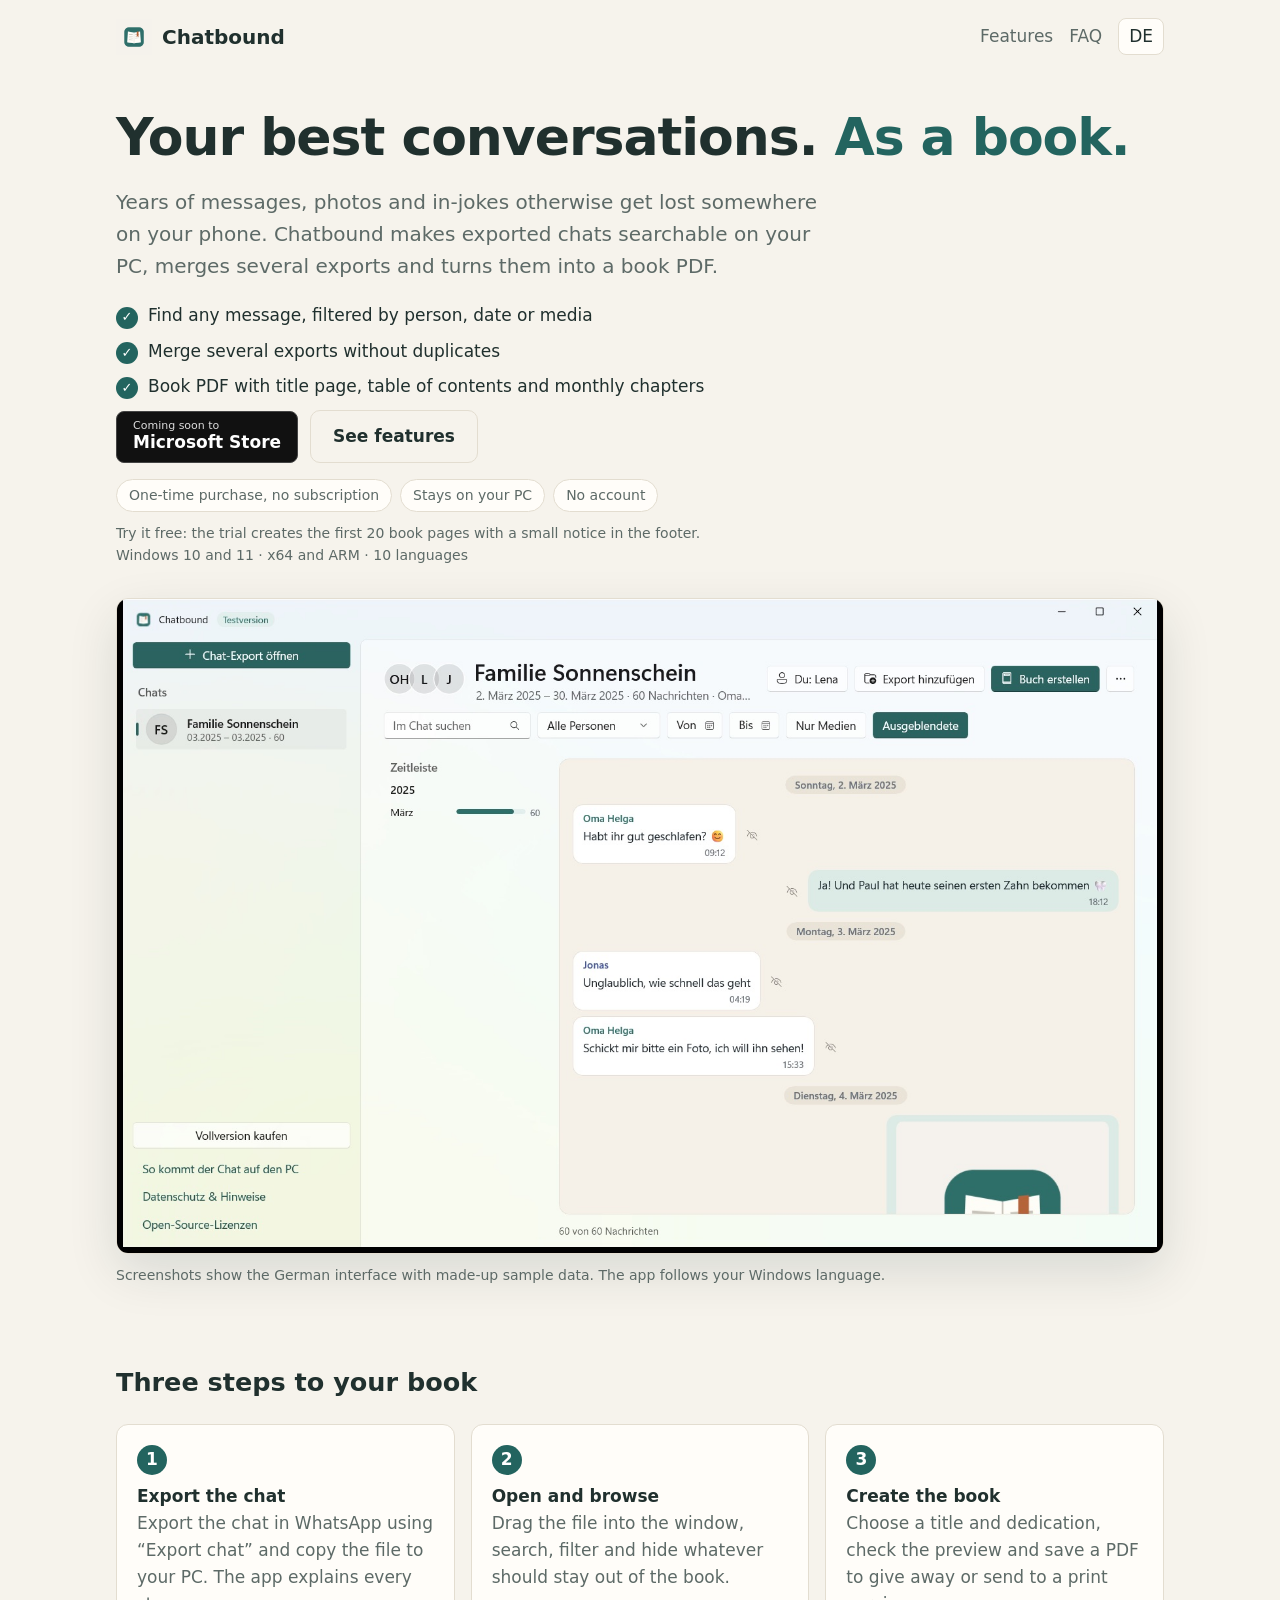
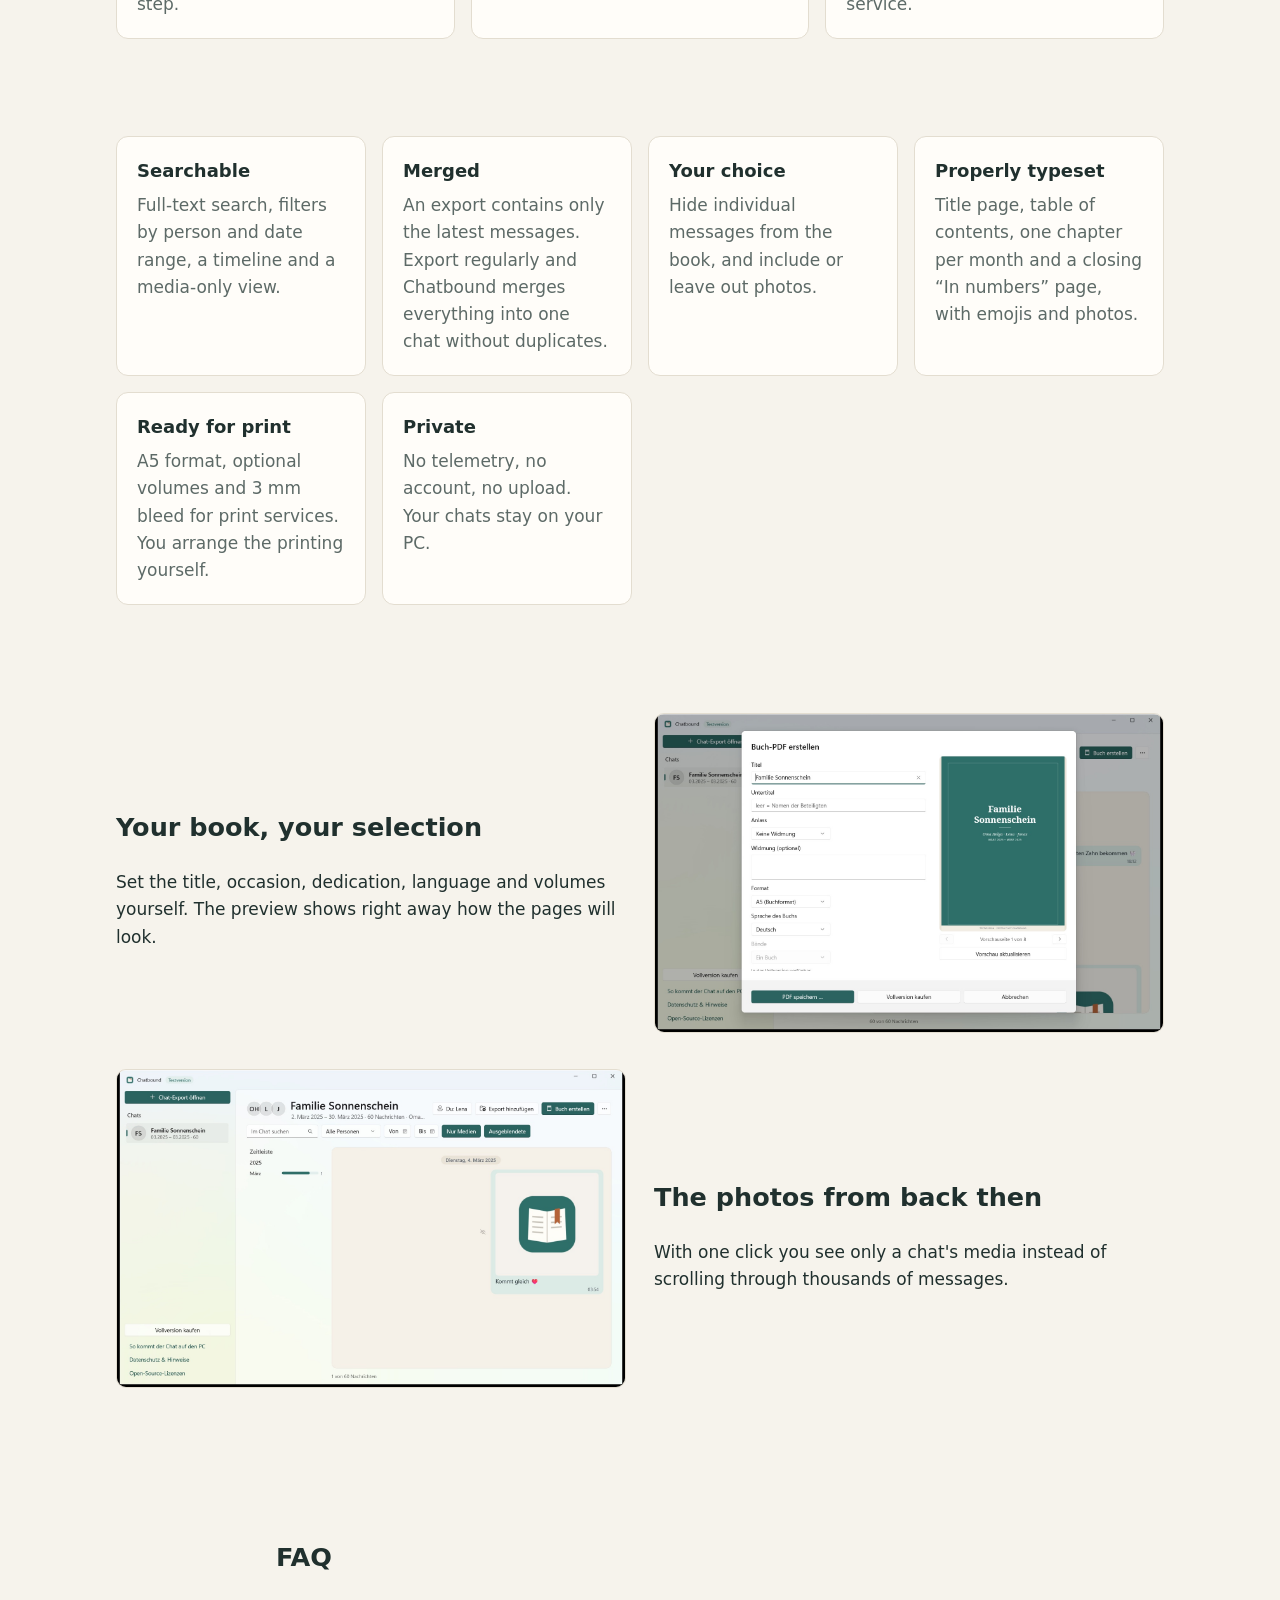
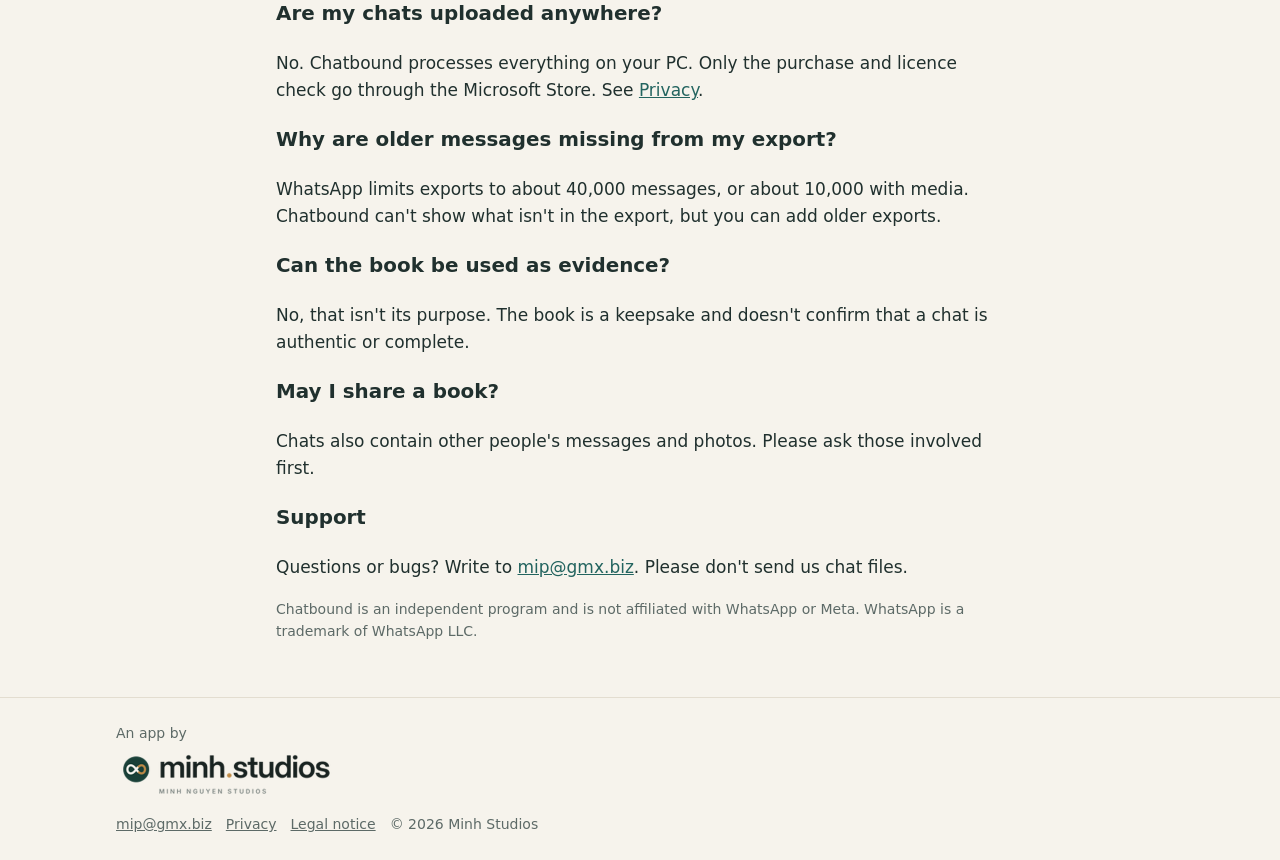
==== index.html @ 2f74e9f1 "Website für Chatbound" ====
<!doctype html>
<html lang="de">
<head>
<meta charset="utf-8"><meta name="viewport" content="width=device-width,initial-scale=1">
<title>Chatbound – Chat-Exporte durchsuchen und als Buch setzen</title>
<meta name="description" content="Chatbound macht exportierte Chats auf deinem Windows-PC durchsuchbar, führt mehrere Exporte zusammen und setzt daraus ein Buch als PDF. Alles lokal, ohne Konto und ohne Upload.">
<meta property="og:title" content="Chatbound – Deine Chats als Buch"><meta property="og:image" content="https://minh.systems/Chatbound/img/chat.jpg">
<link rel="canonical" href="https://minh.systems/Chatbound/"><meta property="og:url" content="https://minh.systems/Chatbound/">
<script type="application/ld+json">{"@context":"https://schema.org","@type":"SoftwareApplication","name":"Chatbound","operatingSystem":"Windows 10, Windows 11","applicationCategory":"UtilitiesApplication","publisher":{"@type":"Organization","name":"Minh Studios","url":"https://minh.systems/"}}</script>
<link rel="icon" href="favicon.png"><link rel="stylesheet" href="style.css"><script src="lang.js"></script>
</head>
<body>
<div class="wrap">
<nav><a class="brand" href="./"><img src="img/icon.png" alt="">Chatbound</a>
<div class="links"><a href="#features"><span data-l="de">Funktionen</span><span data-l="en">Features</span></a><a href="#faq">FAQ</a><button class="lang" onclick="toggleLang()"><span data-l="de">EN</span><span data-l="en">DE</span></button></div></nav>

<h1><span data-l="de">Eure schönsten Gespräche. <em>Als Buch.</em></span><span data-l="en">Your best conversations. <em>As a book.</em></span></h1>
<p class="lead"><span data-l="de">Jahre voller Nachrichten, Fotos und Insider verschwinden sonst irgendwo im Handy. Chatbound macht exportierte Chats auf deinem PC durchsuchbar, führt mehrere Exporte zusammen und setzt daraus ein Buch als PDF.</span>
<span data-l="en">Years of messages, photos and in-jokes otherwise get lost somewhere on your phone. Chatbound makes exported chats searchable on your PC, merges several exports and turns them into a book PDF.</span></p>
<ul class="points"><li><span data-l="de">Jede Nachricht wiederfinden, nach Person, Datum oder Medien gefiltert</span><span data-l="en">Find any message, filtered by person, date or media</span></li>
<li><span data-l="de">Mehrere Exporte ohne Duplikate zusammenführen</span><span data-l="en">Merge several exports without duplicates</span></li>
<li><span data-l="de">Buch-PDF mit Titelseite, Inhaltsverzeichnis und Monatskapiteln</span><span data-l="en">Book PDF with title page, table of contents and monthly chapters</span></li></ul>
<div class="cta"><span class="badge-slot"><small data-l="de">Bald im</small><small data-l="en">Coming soon to</small><b>Microsoft Store</b></span><a class="btn alt" href="#features"><span data-l="de">Funktionen ansehen</span><span data-l="en">See features</span></a></div>
<div class="chips"><span data-l="de">Einmalkauf, kein Abo</span><span data-l="en">One-time purchase, no subscription</span><span data-l="de">Bleibt auf deinem PC</span><span data-l="en">Stays on your PC</span><span data-l="de">Ohne Konto</span><span data-l="en">No account</span></div>
<p class="note"><span data-l="de">Kostenlos testen: Die Testversion setzt die ersten 20 Buchseiten mit einem kleinen Hinweis in der Fußzeile.</span><span data-l="en">Try it free: the trial creates the first 20 book pages with a small notice in the footer.</span><br><span data-l="de">Windows 10 und 11 · x64 und ARM · 10 Sprachen</span><span data-l="en">Windows 10 and 11 · x64 and ARM · 10 languages</span></p>
<img class="shot" src="img/chat.jpg" alt="Chatbound zeigt einen Beispiel-Familienchat mit Zeitleiste, Filtern und Suche" width="1600" height="1000">
<p class="note" data-l="en">Screenshots show the German interface with made-up sample data. The app follows your Windows language.</p>
<p class="note" data-l="de">Screenshots mit erfundenen Beispieldaten.</p>
</div>

<section><div class="wrap"><h2><span data-l="de">In drei Schritten zum Buch</span><span data-l="en">Three steps to your book</span></h2>
<ol class="steps">
<li><b data-l="de">Chat exportieren</b><b data-l="en">Export the chat</b><span data-l="de">Du exportierst den Chat in WhatsApp über „Chat exportieren“ und holst die Datei auf den PC. Die App erklärt jeden Schritt.</span><span data-l="en">Export the chat in WhatsApp using “Export chat” and copy the file to your PC. The app explains every step.</span></li>
<li><b data-l="de">Öffnen und stöbern</b><b data-l="en">Open and browse</b><span data-l="de">Datei ins Fenster ziehen, suchen, filtern und alles ausblenden, was nicht ins Buch gehört.</span><span data-l="en">Drag the file into the window, search, filter and hide whatever should stay out of the book.</span></li>
<li><b data-l="de">Buch erstellen</b><b data-l="en">Create the book</b><span data-l="de">Titel und Widmung wählen, Vorschau ansehen und als PDF speichern, zum Verschenken oder für den Druckdienst.</span><span data-l="en">Choose a title and dedication, check the preview and save a PDF to give away or send to a print service.</span></li>
</ol></div></section>

<section id="features"><div class="wrap grid">
<div class="card"><h3><span data-l="de">Durchsuchbar</span><span data-l="en">Searchable</span></h3><p data-l="de">Volltextsuche, Filter nach Person und Zeitraum, Zeitleiste und eine Ansicht nur für Medien.</p><p data-l="en">Full-text search, filters by person and date range, a timeline and a media-only view.</p></div>
<div class="card"><h3><span data-l="de">Zusammengeführt</span><span data-l="en">Merged</span></h3><p data-l="de">Ein Export enthält nur die neuesten Nachrichten. Exportierst du regelmäßig, fügt Chatbound alles ohne Duplikate zu einem Chat zusammen.</p><p data-l="en">An export contains only the latest messages. Export regularly and Chatbound merges everything into one chat without duplicates.</p></div>
<div class="card"><h3><span data-l="de">Du entscheidest</span><span data-l="en">Your choice</span></h3><p data-l="de">Einzelne Nachrichten lassen sich fürs Buch ausblenden, und Fotos nimmst du mit oder lässt sie weg.</p><p data-l="en">Hide individual messages from the book, and include or leave out photos.</p></div>
<div class="card"><h3><span data-l="de">Richtig gesetzt</span><span data-l="en">Properly typeset</span></h3><p data-l="de">Titelseite, Inhaltsverzeichnis, ein Kapitel pro Monat und eine Abschlussseite in Zahlen, mit Emojis und Fotos.</p><p data-l="en">Title page, table of contents, one chapter per month and a closing “In numbers” page, with emojis and photos.</p></div>
<div class="card"><h3><span data-l="de">Bereit für den Druck</span><span data-l="en">Ready for print</span></h3><p data-l="de">A5-Format, wählbare Bände und optional 3 mm Beschnitt für Druckdienste. Das Drucken selbst organisierst du.</p><p data-l="en">A5 format, optional volumes and 3 mm bleed for print services. You arrange the printing yourself.</p></div>
<div class="card"><h3><span data-l="de">Privat</span><span data-l="en">Private</span></h3><p data-l="de">Keine Telemetrie, kein Konto, kein Upload. Deine Chats bleiben auf deinem PC.</p><p data-l="en">No telemetry, no account, no upload. Your chats stay on your PC.</p></div>
</div></section>

<section><div class="wrap">
<div class="two"><div><h2><span data-l="de">Dein Buch, deine Auswahl</span><span data-l="en">Your book, your selection</span></h2><p data-l="de">Titel, Anlass, Widmung, Sprache und Bände stellst du selbst ein. Die Vorschau zeigt sofort, wie die Seiten aussehen.</p><p data-l="en">Set the title, occasion, dedication, language and volumes yourself. The preview shows right away how the pages will look.</p></div>
<div><img src="img/buch.jpg" alt="Dialog zum Erstellen des Buchs mit Vorschau" loading="lazy"></div></div>
<div class="two"><div><img src="img/medien.jpg" alt="Ansicht nur mit Fotos und Medien" loading="lazy"></div>
<div><h2><span data-l="de">Die Fotos von damals</span><span data-l="en">The photos from back then</span></h2><p data-l="de">Mit einem Klick siehst du nur noch die Medien eines Chats, statt dich durch Tausende Nachrichten zu scrollen.</p><p data-l="en">With one click you see only a chat's media instead of scrolling through thousands of messages.</p></div></div>
</div></section>

<section id="faq"><div class="wrap doc">
<h2>FAQ</h2>
<h3><span data-l="de">Werden meine Chats irgendwohin hochgeladen?</span><span data-l="en">Are my chats uploaded anywhere?</span></h3>
<p data-l="de">Nein. Chatbound verarbeitet alles auf deinem PC. Nur Kauf und Lizenzprüfung laufen über den Microsoft Store. Mehr dazu unter <a href="privacy.html">Datenschutz</a>.</p><p data-l="en">No. Chatbound processes everything on your PC. Only the purchase and licence check go through the Microsoft Store. See <a href="privacy.html">Privacy</a>.</p>
<h3><span data-l="de">Warum fehlen in meinem Export ältere Nachrichten?</span><span data-l="en">Why are older messages missing from my export?</span></h3>
<p data-l="de">WhatsApp begrenzt Exporte auf rund 40.000 Nachrichten, mit Medien auf rund 10.000. Was nicht im Export steht, kann auch Chatbound nicht anzeigen. Ältere Exporte lassen sich aber dazunehmen.</p><p data-l="en">WhatsApp limits exports to about 40,000 messages, or about 10,000 with media. Chatbound can't show what isn't in the export, but you can add older exports.</p>
<h3><span data-l="de">Taugt das Buch als Beweismittel?</span><span data-l="en">Can the book be used as evidence?</span></h3>
<p data-l="de">Nein, dafür ist es nicht gedacht. Das Buch ist eine Erinnerung und bestätigt weder Echtheit noch Vollständigkeit eines Chats.</p><p data-l="en">No, that isn't its purpose. The book is a keepsake and doesn't confirm that a chat is authentic or complete.</p>
<h3><span data-l="de">Darf ich ein Buch weitergeben?</span><span data-l="en">May I share a book?</span></h3>
<p data-l="de">Chats enthalten auch Nachrichten und Fotos anderer Menschen. Frag die Beteiligten bitte vorher.</p><p data-l="en">Chats also contain other people's messages and photos. Please ask those involved first.</p>
<h3>Support</h3>
<p data-l="de">Fragen oder Fehler? Schreib an <a href="mailto:mip@gmx.biz">mip@gmx.biz</a>. Bitte schick uns keine Chat-Dateien.</p><p data-l="en">Questions or bugs? Write to <a href="mailto:mip@gmx.biz">mip@gmx.biz</a>. Please don't send us chat files.</p>
<p class="note"><span data-l="de">Chatbound ist ein unabhängiges Programm und steht in keiner Verbindung zu WhatsApp oder Meta. WhatsApp ist eine Marke von WhatsApp LLC.</span><span data-l="en">Chatbound is an independent program and is not affiliated with WhatsApp or Meta. WhatsApp is a trademark of WhatsApp LLC.</span></p>
</div></section>

<footer><div class="wrap"><a class="studio" href="https://minh.systems/"><span data-l="de">Eine App von</span><span data-l="en">An app by</span><img src="img/minh_studios.png" alt="Minh Nguyen Studios" width="240" height="60"></a><a href="mailto:mip@gmx.biz">mip@gmx.biz</a><a href="privacy.html"><span data-l="de">Datenschutz</span><span data-l="en">Privacy</span></a><a href="https://minh.systems/impressum/"><span data-l="de">Impressum</span><span data-l="en">Legal notice</span></a><span>© 2026 Minh Studios</span></div></footer>
</body>
</html>
---- style.css ----
:root{--bg:#f6f3ec;--surface:#fffdf9;--ink:#20302e;--muted:#5d6a67;--line:#e3ddd0;--accent:#23645f;--on:#fff;--warm:#b9622f}
@media (prefers-color-scheme:dark){:root{--bg:#141a19;--surface:#1d2523;--ink:#edf1ef;--muted:#a5b1ad;--line:#33403d;--accent:#7fd0c6;--on:#08302c;--warm:#e9a36f}}
*{box-sizing:border-box}html{-webkit-text-size-adjust:100%}
body{margin:0;background:var(--bg);color:var(--ink);font:17px/1.6 "Segoe UI Variable Text","Segoe UI",system-ui,-apple-system,sans-serif}
a{color:var(--accent)}.wrap{max-width:1080px;margin:0 auto;padding:0 16px}
nav{display:flex;align-items:center;justify-content:space-between;padding:18px 0;gap:12px}
.brand{display:flex;align-items:center;gap:10px;font-weight:700;font-size:20px;color:var(--ink);text-decoration:none}.brand img{width:36px;height:36px}
.links{display:flex;gap:16px;align-items:center}.links a{color:var(--muted);text-decoration:none}
button.lang{border:1px solid var(--line);background:var(--surface);color:var(--ink);border-radius:8px;padding:4px 10px;font:inherit;cursor:pointer}
h1{font-size:clamp(32px,5vw,52px);line-height:1.1;margin:36px 0 14px;letter-spacing:-.02em}
h1 em{font-style:normal;color:var(--accent)}
.lead{font-size:20px;color:var(--muted);max-width:720px}
.btn{display:inline-block;background:var(--accent);color:var(--on);padding:12px 22px;border-radius:10px;text-decoration:none;font-weight:600;margin:10px 8px 0 0}
.btn.alt{background:transparent;color:var(--ink);border:1px solid var(--line)}
.note{color:var(--muted);font-size:14px;margin-top:10px}
.shot{width:100%;height:auto;border-radius:12px;border:1px solid var(--line);box-shadow:0 18px 50px rgba(10,40,40,.12);margin:32px 0 8px;display:block}
section{padding:40px 0}
.grid{display:grid;grid-template-columns:repeat(auto-fit,minmax(240px,1fr));gap:16px}
.card{background:var(--surface);border:1px solid var(--line);border-radius:12px;padding:20px}.card h3{margin:0 0 6px;font-size:18px}.card p{margin:0;color:var(--muted)}
.two{display:grid;grid-template-columns:1fr 1fr;gap:28px;align-items:center;margin:28px 0}.two img{width:100%;border-radius:10px;border:1px solid var(--line)}
@media (max-width:760px){.two{grid-template-columns:1fr}}
table{border-collapse:collapse;width:100%;background:var(--surface);border-radius:12px;overflow:hidden}th,td{padding:10px 12px;border-bottom:1px solid var(--line);text-align:left}
footer{border-top:1px solid var(--line);padding:24px 0;color:var(--muted);font-size:14px}footer a{color:var(--muted);margin-right:14px}
html[lang=de] [data-l=en],html[lang=en] [data-l=de]{display:none}
.doc{max-width:760px}.doc h2{margin-top:32px}
@media (max-width:480px){.links a{display:none}}
.points{list-style:none;padding:0;margin:18px 0 8px;display:grid;gap:8px}.points li{display:flex;gap:10px;align-items:baseline}.points li::before{content:"✓";color:var(--on);background:var(--accent);border-radius:50%;width:22px;height:22px;flex:none;display:inline-flex;align-items:center;justify-content:center;font-size:13px;font-weight:700}
.cta{display:flex;flex-wrap:wrap;gap:12px;align-items:center;margin-top:10px}.cta .btn{margin:0}
.badge-slot{display:inline-flex;flex-direction:column;justify-content:center;width:180px;height:52px;padding:0 16px;background:#111;color:#fff;border-radius:8px;border:1px solid #444;line-height:1.15}.badge-slot small{font-size:11px;opacity:.85}.badge-slot b{font-size:17px;font-weight:600}html[lang=de] .badge-slot [data-l=en],html[lang=en] .badge-slot [data-l=de]{display:none}
.chips{display:flex;flex-wrap:wrap;gap:8px;margin-top:16px}.chips span{background:var(--surface);border:1px solid var(--line);border-radius:999px;padding:4px 12px;font-size:14px;color:var(--muted)}
html[lang=de] .chips [data-l=en],html[lang=en] .chips [data-l=de]{display:none}
.store-badge{display:inline-block;line-height:0}.store-badge img{height:auto}
footer .studio{display:flex;flex-direction:column;align-items:flex-start;gap:6px;margin-bottom:14px;text-decoration:none}footer .studio img{width:220px;max-width:70vw;height:auto;display:block}
.badge-slot{width:auto}
.hero-note{color:var(--warm);font-weight:600}
.steps{counter-reset:s;display:grid;grid-template-columns:repeat(auto-fit,minmax(220px,1fr));gap:16px;list-style:none;padding:0}.steps li{counter-increment:s;background:var(--surface);border:1px solid var(--line);border-radius:12px;padding:20px}.steps li::before{content:counter(s);display:inline-flex;width:30px;height:30px;border-radius:50%;background:var(--accent);color:var(--on);align-items:center;justify-content:center;font-weight:700;margin-bottom:8px}.steps b{display:block}.steps span{color:var(--muted)}
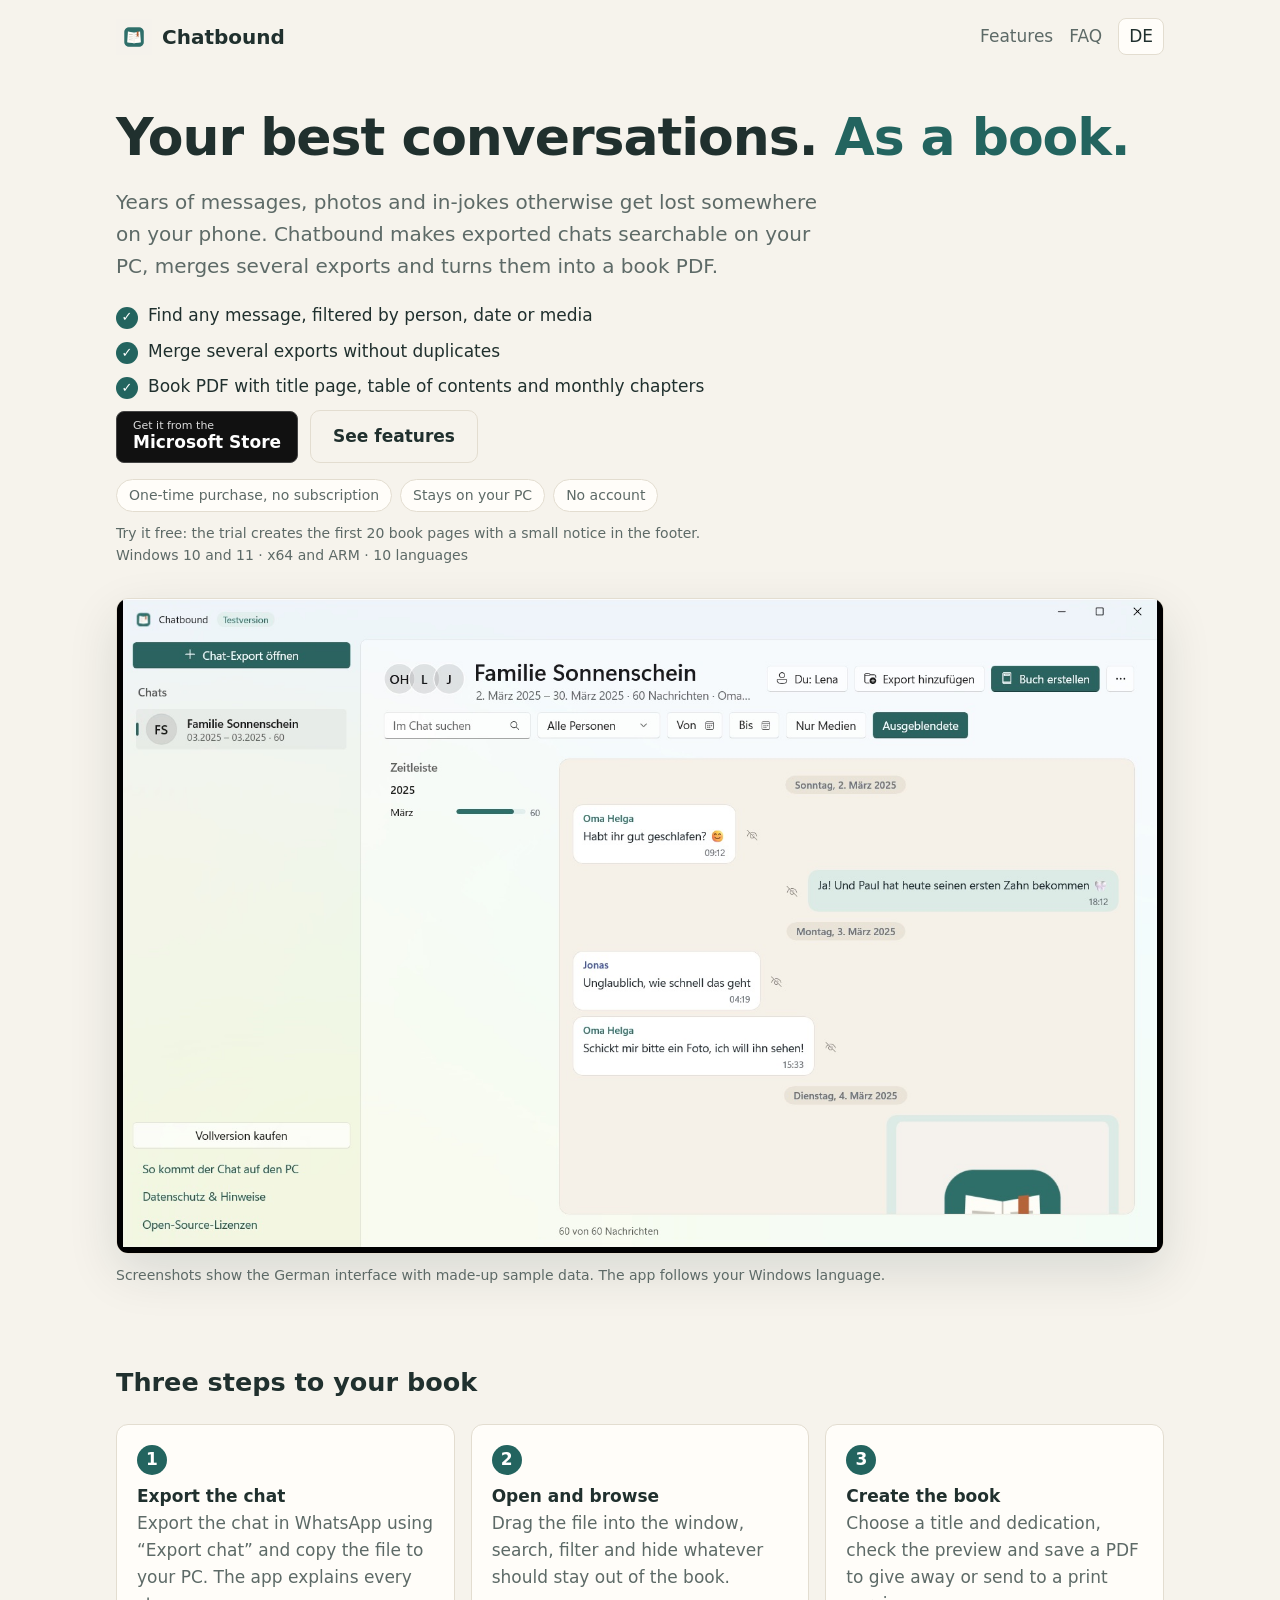
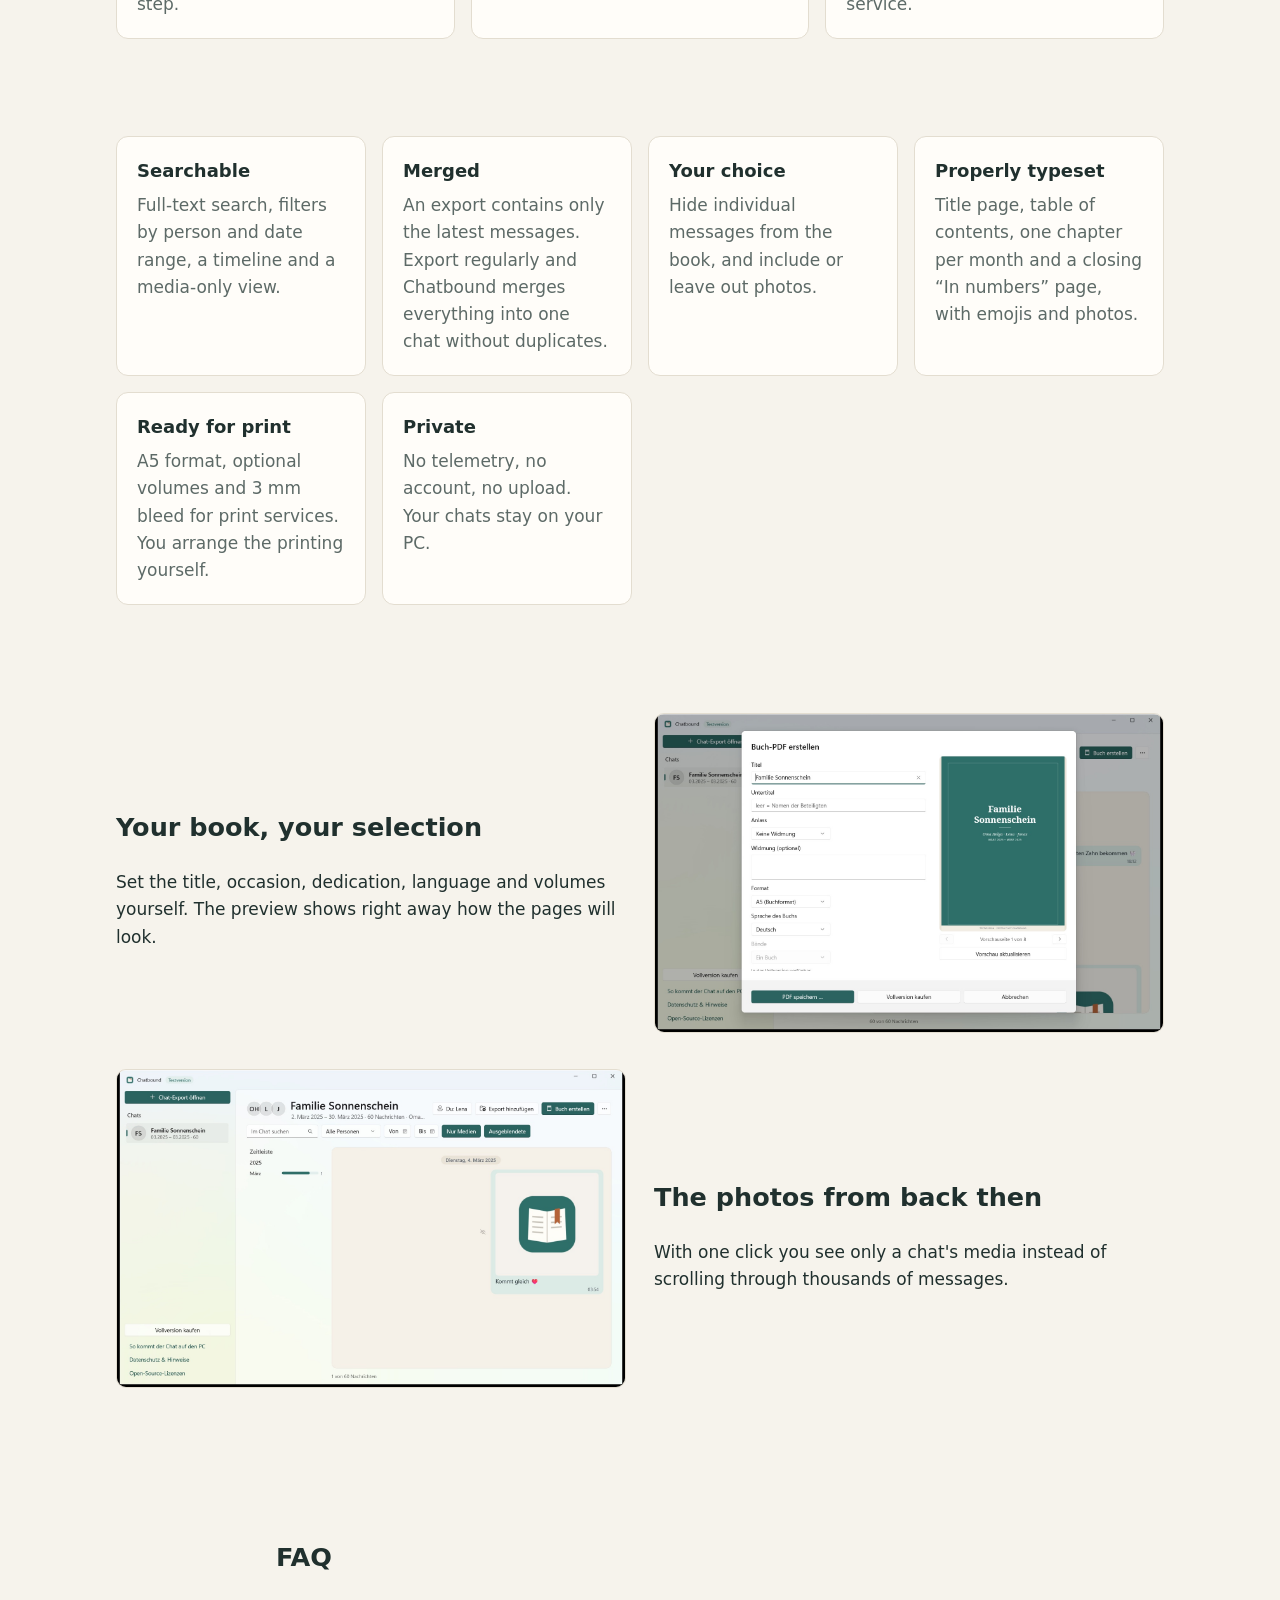
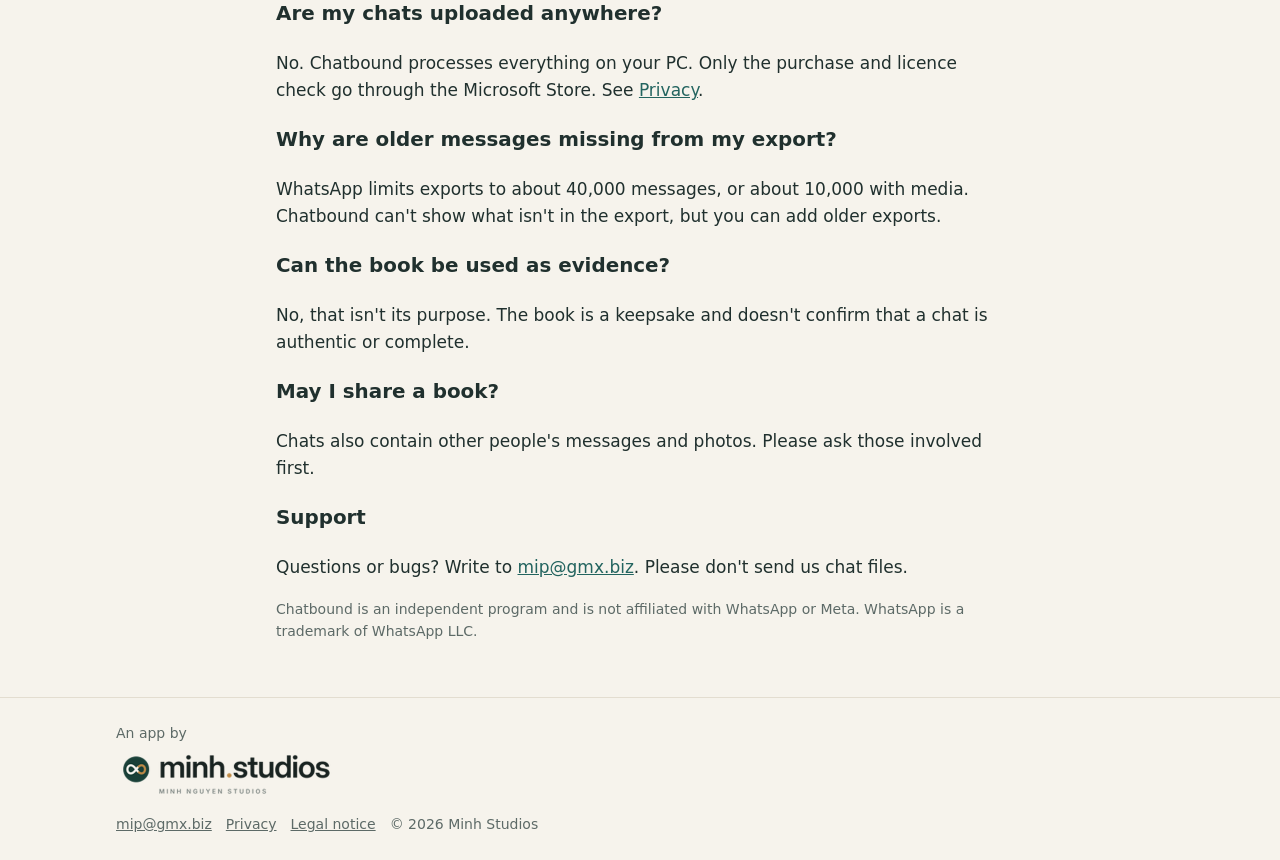
==== commit 67d6fbb1: "Store-Link statt „Bald im Microsoft Store“" ====
--- a/index.html
+++ b/index.html
@@ -20,7 +20,7 @@
 <ul class="points"><li><span data-l="de">Jede Nachricht wiederfinden, nach Person, Datum oder Medien gefiltert</span><span data-l="en">Find any message, filtered by person, date or media</span></li>
 <li><span data-l="de">Mehrere Exporte ohne Duplikate zusammenführen</span><span data-l="en">Merge several exports without duplicates</span></li>
 <li><span data-l="de">Buch-PDF mit Titelseite, Inhaltsverzeichnis und Monatskapiteln</span><span data-l="en">Book PDF with title page, table of contents and monthly chapters</span></li></ul>
-<div class="cta"><span class="badge-slot"><small data-l="de">Bald im</small><small data-l="en">Coming soon to</small><b>Microsoft Store</b></span><a class="btn alt" href="#features"><span data-l="de">Funktionen ansehen</span><span data-l="en">See features</span></a></div>
+<div class="cta"><a class="badge-slot" href="https://apps.microsoft.com/detail/9PJV28CQJV8K" target="_blank" rel="noopener"><small data-l="de">Jetzt im</small><small data-l="en">Get it from the</small><b>Microsoft Store</b></a><a class="btn alt" href="#features"><span data-l="de">Funktionen ansehen</span><span data-l="en">See features</span></a></div>
 <div class="chips"><span data-l="de">Einmalkauf, kein Abo</span><span data-l="en">One-time purchase, no subscription</span><span data-l="de">Bleibt auf deinem PC</span><span data-l="en">Stays on your PC</span><span data-l="de">Ohne Konto</span><span data-l="en">No account</span></div>
 <p class="note"><span data-l="de">Kostenlos testen: Die Testversion setzt die ersten 20 Buchseiten mit einem kleinen Hinweis in der Fußzeile.</span><span data-l="en">Try it free: the trial creates the first 20 book pages with a small notice in the footer.</span><br><span data-l="de">Windows 10 und 11 · x64 und ARM · 10 Sprachen</span><span data-l="en">Windows 10 and 11 · x64 and ARM · 10 languages</span></p>
 <img class="shot" src="img/chat.jpg" alt="Chatbound zeigt einen Beispiel-Familienchat mit Zeitleiste, Filtern und Suche" width="1600" height="1000">
--- a/style.css
+++ b/style.css
@@ -26,7 +26,7 @@
 @media (max-width:480px){.links a{display:none}}
 .points{list-style:none;padding:0;margin:18px 0 8px;display:grid;gap:8px}.points li{display:flex;gap:10px;align-items:baseline}.points li::before{content:"✓";color:var(--on);background:var(--accent);border-radius:50%;width:22px;height:22px;flex:none;display:inline-flex;align-items:center;justify-content:center;font-size:13px;font-weight:700}
 .cta{display:flex;flex-wrap:wrap;gap:12px;align-items:center;margin-top:10px}.cta .btn{margin:0}
-.badge-slot{display:inline-flex;flex-direction:column;justify-content:center;width:180px;height:52px;padding:0 16px;background:#111;color:#fff;border-radius:8px;border:1px solid #444;line-height:1.15}.badge-slot small{font-size:11px;opacity:.85}.badge-slot b{font-size:17px;font-weight:600}html[lang=de] .badge-slot [data-l=en],html[lang=en] .badge-slot [data-l=de]{display:none}
+.badge-slot{text-decoration:none;display:inline-flex;flex-direction:column;justify-content:center;width:180px;height:52px;padding:0 16px;background:#111;color:#fff;border-radius:8px;border:1px solid #444;line-height:1.15}.badge-slot small{font-size:11px;opacity:.85}.badge-slot b{font-size:17px;font-weight:600}html[lang=de] .badge-slot [data-l=en],html[lang=en] .badge-slot [data-l=de]{display:none}
 .chips{display:flex;flex-wrap:wrap;gap:8px;margin-top:16px}.chips span{background:var(--surface);border:1px solid var(--line);border-radius:999px;padding:4px 12px;font-size:14px;color:var(--muted)}
 html[lang=de] .chips [data-l=en],html[lang=en] .chips [data-l=de]{display:none}
 .store-badge{display:inline-block;line-height:0}.store-badge img{height:auto}
@@ -34,3 +34,4 @@
 .badge-slot{width:auto}
 .hero-note{color:var(--warm);font-weight:600}
 .steps{counter-reset:s;display:grid;grid-template-columns:repeat(auto-fit,minmax(220px,1fr));gap:16px;list-style:none;padding:0}.steps li{counter-increment:s;background:var(--surface);border:1px solid var(--line);border-radius:12px;padding:20px}.steps li::before{content:counter(s);display:inline-flex;width:30px;height:30px;border-radius:50%;background:var(--accent);color:var(--on);align-items:center;justify-content:center;font-weight:700;margin-bottom:8px}.steps b{display:block}.steps span{color:var(--muted)}
+@media (prefers-color-scheme:dark){footer .studio img{background:#f6f3ec;padding:8px 10px;border-radius:8px}}
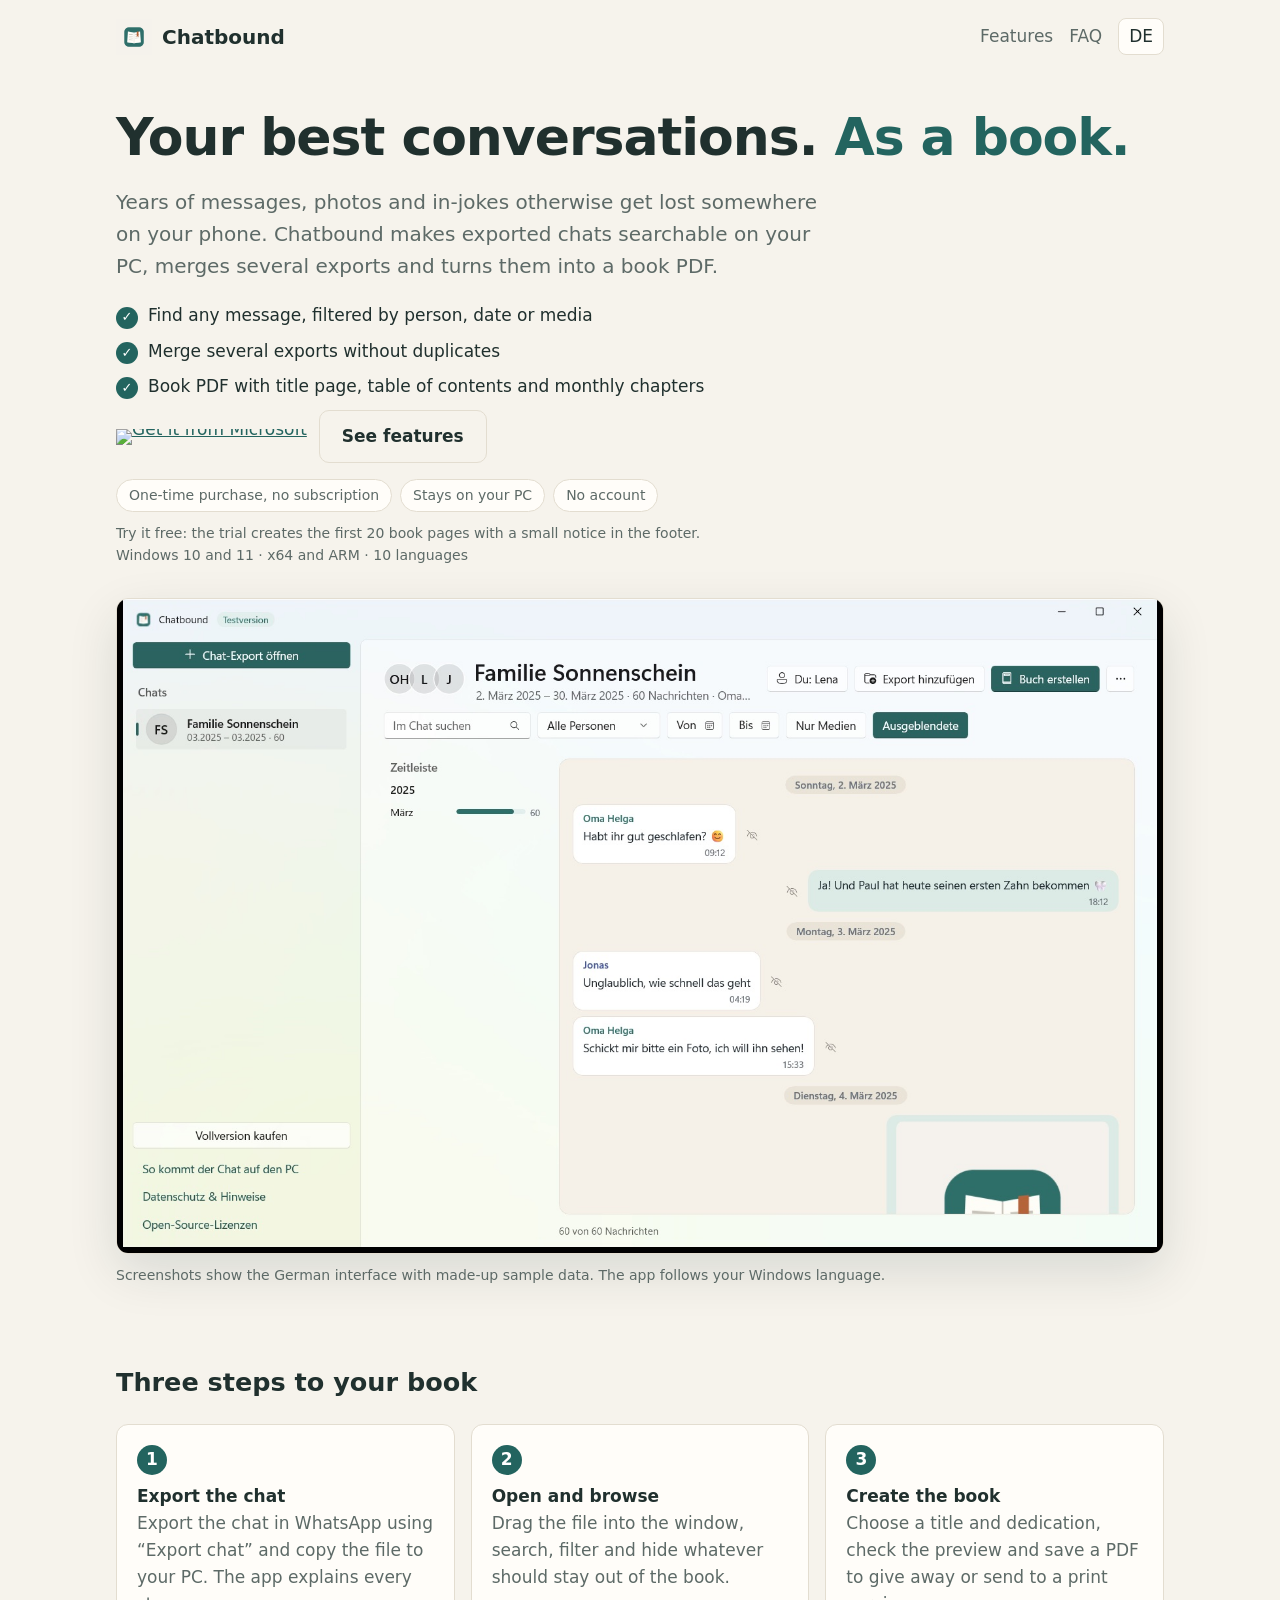
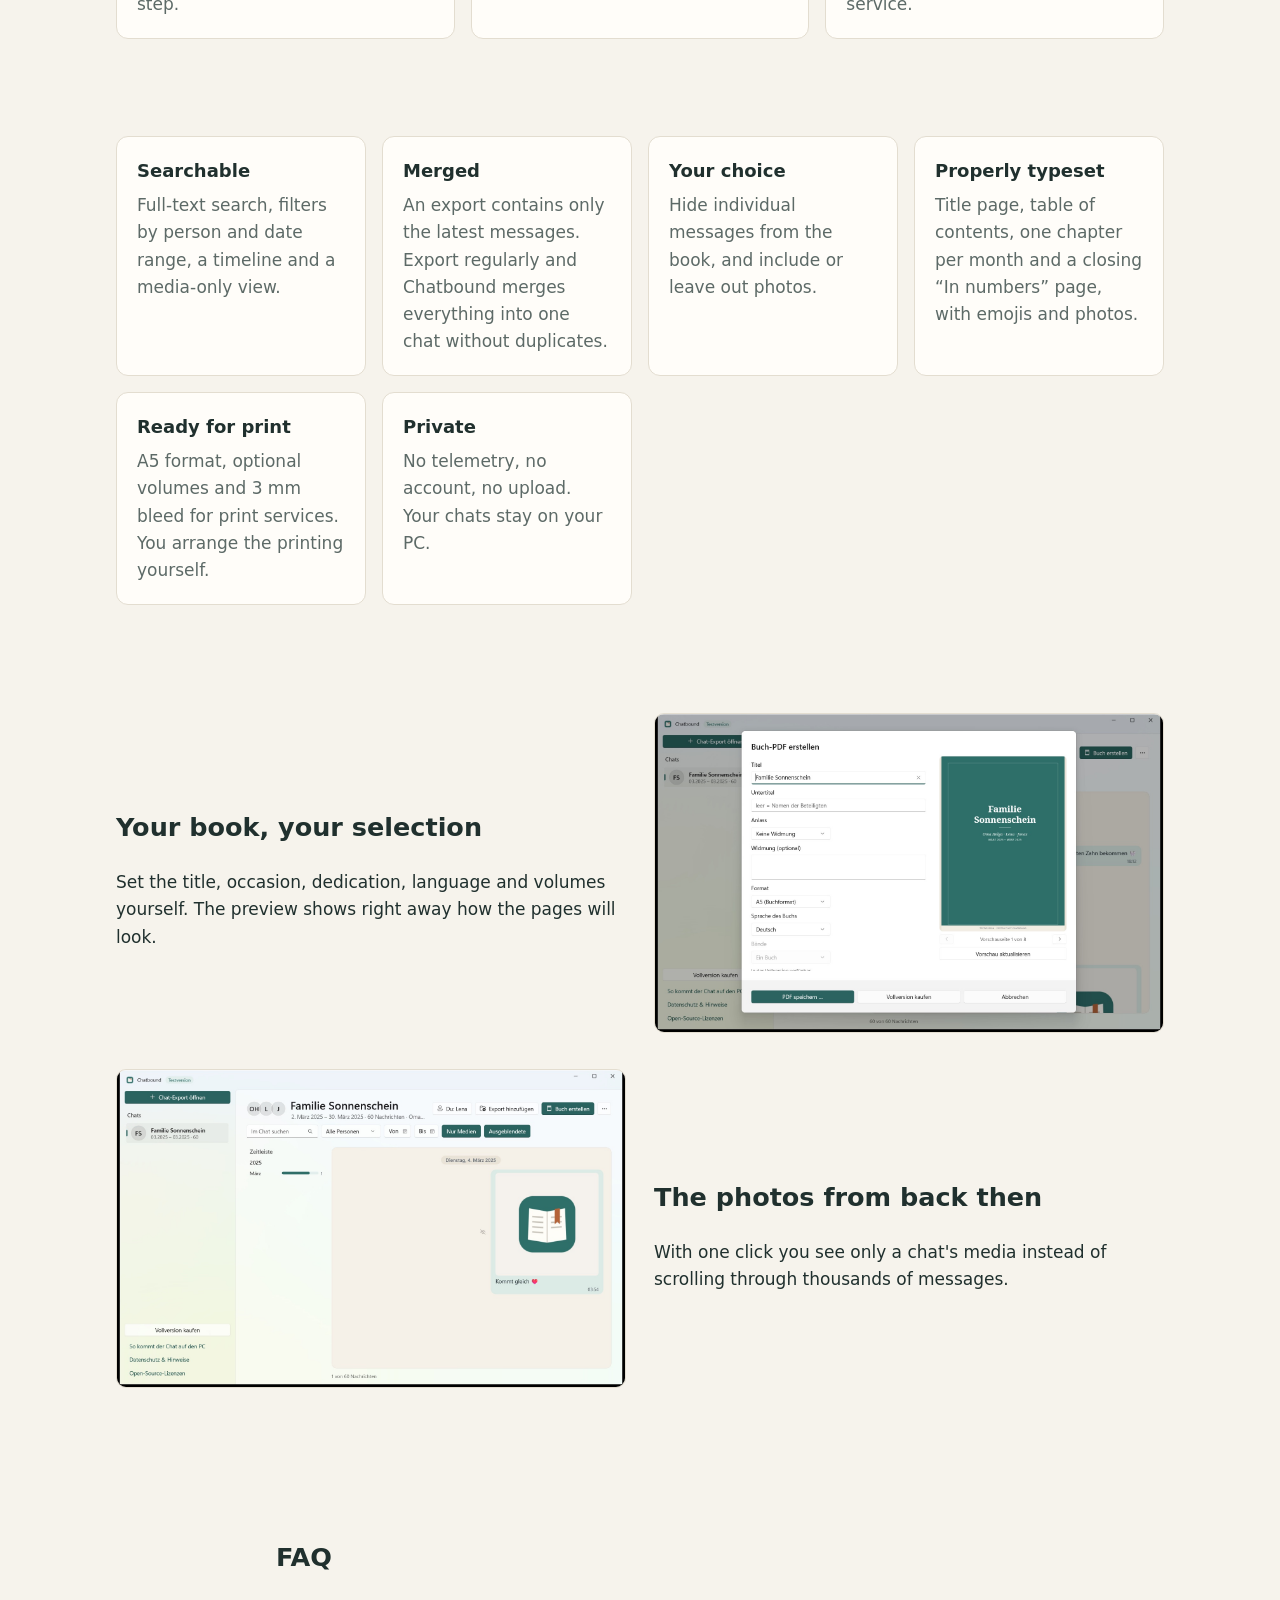
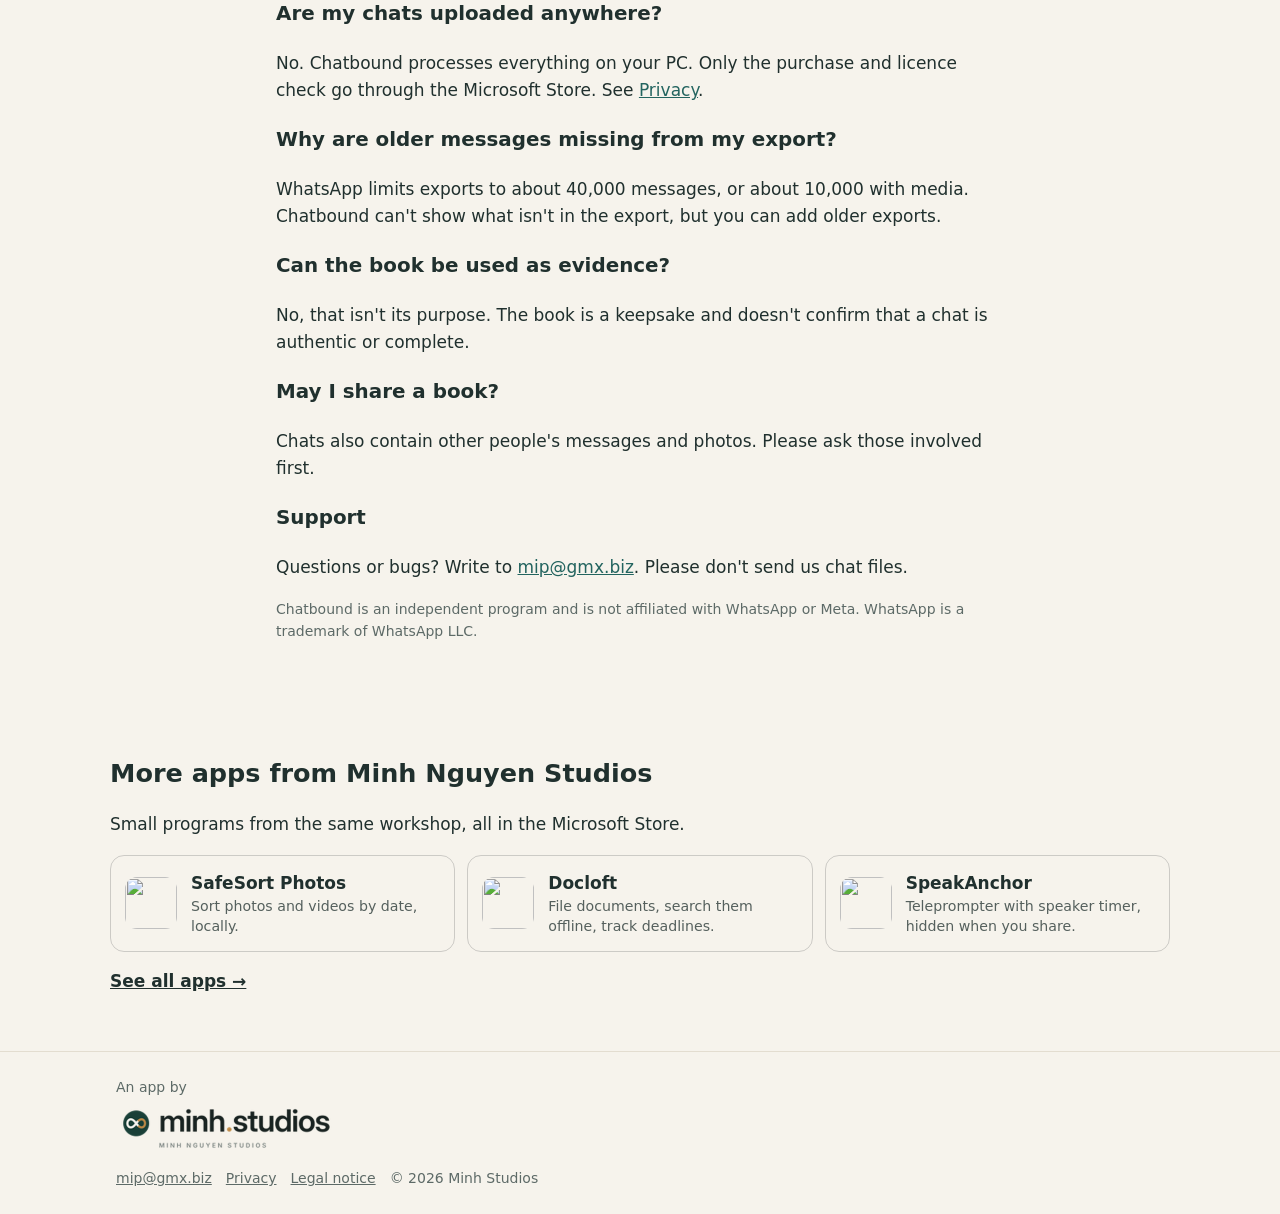
==== commit 62c440e8: "Weitere Apps verlinkt, offizieller Microsoft-Store-Button" ====
--- a/index.html
+++ b/index.html
@@ -20,7 +20,7 @@
 <ul class="points"><li><span data-l="de">Jede Nachricht wiederfinden, nach Person, Datum oder Medien gefiltert</span><span data-l="en">Find any message, filtered by person, date or media</span></li>
 <li><span data-l="de">Mehrere Exporte ohne Duplikate zusammenführen</span><span data-l="en">Merge several exports without duplicates</span></li>
 <li><span data-l="de">Buch-PDF mit Titelseite, Inhaltsverzeichnis und Monatskapiteln</span><span data-l="en">Book PDF with title page, table of contents and monthly chapters</span></li></ul>
-<div class="cta"><a class="badge-slot" href="https://apps.microsoft.com/detail/9PJV28CQJV8K" target="_blank" rel="noopener"><small data-l="de">Jetzt im</small><small data-l="en">Get it from the</small><b>Microsoft Store</b></a><a class="btn alt" href="#features"><span data-l="de">Funktionen ansehen</span><span data-l="en">See features</span></a></div>
+<div class="cta"><a class="mns-ms" href="https://apps.microsoft.com/detail/9PJV28CQJV8K" target="_blank" rel="noopener" style="display:inline-block;line-height:0;vertical-align:middle"><img data-l="de" src="https://get.microsoft.com/images/de%20dark.svg" alt="Download im Microsoft Store" width="183" height="44" style="height:44px;width:auto"><img data-l="en" src="https://get.microsoft.com/images/en-us%20dark.svg" alt="Get it from Microsoft" width="161" height="44" style="height:44px;width:auto"></a><a class="btn alt" href="#features"><span data-l="de">Funktionen ansehen</span><span data-l="en">See features</span></a></div>
 <div class="chips"><span data-l="de">Einmalkauf, kein Abo</span><span data-l="en">One-time purchase, no subscription</span><span data-l="de">Bleibt auf deinem PC</span><span data-l="en">Stays on your PC</span><span data-l="de">Ohne Konto</span><span data-l="en">No account</span></div>
 <p class="note"><span data-l="de">Kostenlos testen: Die Testversion setzt die ersten 20 Buchseiten mit einem kleinen Hinweis in der Fußzeile.</span><span data-l="en">Try it free: the trial creates the first 20 book pages with a small notice in the footer.</span><br><span data-l="de">Windows 10 und 11 · x64 und ARM · 10 Sprachen</span><span data-l="en">Windows 10 and 11 · x64 and ARM · 10 languages</span></p>
 <img class="shot" src="img/chat.jpg" alt="Chatbound zeigt einen Beispiel-Familienchat mit Zeitleiste, Filtern und Suche" width="1600" height="1000">
@@ -66,6 +66,7 @@
 <p class="note"><span data-l="de">Chatbound ist ein unabhängiges Programm und steht in keiner Verbindung zu WhatsApp oder Meta. WhatsApp ist eine Marke von WhatsApp LLC.</span><span data-l="en">Chatbound is an independent program and is not affiliated with WhatsApp or Meta. WhatsApp is a trademark of WhatsApp LLC.</span></p>
 </div></section>
 
+<!-- mns-more:start --><section class="mns-more" aria-label="Weitere Apps von Minh Nguyen Studios"><style>.mns-more{max-width:1100px;margin:56px auto;padding:0 20px;box-sizing:border-box}.mns-more h2{margin:0 0 6px}.mns-more>p{margin:0 0 18px;opacity:.8}.mns-more ul{list-style:none;padding:0;margin:0;display:grid;grid-template-columns:repeat(auto-fit,minmax(230px,1fr));gap:12px}.mns-more li a{display:flex;gap:14px;align-items:center;padding:14px;border:1px solid rgba(127,127,127,.35);border-radius:14px;text-decoration:none;color:inherit;height:100%;box-sizing:border-box}.mns-more li a:hover{border-color:currentColor}.mns-more img{width:52px;height:52px;border-radius:12px;flex:none}.mns-more b{display:block}.mns-more small{display:block;opacity:.75;line-height:1.4}.mns-more .all{display:inline-block;margin-top:16px;color:inherit;font-weight:600}</style><div data-l="de"><h2 id="mns-more-de">Weitere Apps von Minh Nguyen Studios</h2><p>Kleine Programme aus derselben Werkstatt, alle im Microsoft Store.</p><ul><li><a href="https://minh.systems/SafeSort-Photos/"><img src="https://minh.systems/MinhNguyenStudios/img/icons/fotokehr.webp" alt="" width="52" height="52" loading="lazy"><span><b>SafeSort Photos</b><small>Fotos und Videos lokal nach Datum sortieren.</small></span></a></li><li><a href="https://minh.systems/Docloft/"><img src="https://minh.systems/MinhNguyenStudios/img/icons/docloft.webp" alt="" width="52" height="52" loading="lazy"><span><b>Docloft</b><small>Dokumente ablegen, offline durchsuchen, Fristen im Blick.</small></span></a></li><li><a href="https://minh.systems/SpeakAnchor/"><img src="https://minh.systems/MinhNguyenStudios/img/icons/speakanchor.webp" alt="" width="52" height="52" loading="lazy"><span><b>SpeakAnchor</b><small>Teleprompter mit Redner-Timer, beim Teilen unsichtbar.</small></span></a></li></ul><a class="all" href="https://minh.systems/MinhNguyenStudios/apps/">Alle Apps ansehen →</a></div><div data-l="en"><h2 id="mns-more-en">More apps from Minh Nguyen Studios</h2><p>Small programs from the same workshop, all in the Microsoft Store.</p><ul><li><a href="https://minh.systems/SafeSort-Photos/"><img src="https://minh.systems/MinhNguyenStudios/img/icons/fotokehr.webp" alt="" width="52" height="52" loading="lazy"><span><b>SafeSort Photos</b><small>Sort photos and videos by date, locally.</small></span></a></li><li><a href="https://minh.systems/Docloft/en/"><img src="https://minh.systems/MinhNguyenStudios/img/icons/docloft.webp" alt="" width="52" height="52" loading="lazy"><span><b>Docloft</b><small>File documents, search them offline, track deadlines.</small></span></a></li><li><a href="https://minh.systems/SpeakAnchor/en/"><img src="https://minh.systems/MinhNguyenStudios/img/icons/speakanchor.webp" alt="" width="52" height="52" loading="lazy"><span><b>SpeakAnchor</b><small>Teleprompter with speaker timer, hidden when you share.</small></span></a></li></ul><a class="all" href="https://minh.systems/MinhNguyenStudios/en/apps/">See all apps →</a></div></section><!-- mns-more:end -->
 <footer><div class="wrap"><a class="studio" href="https://minh.systems/"><span data-l="de">Eine App von</span><span data-l="en">An app by</span><img src="img/minh_studios.png" alt="Minh Nguyen Studios" width="240" height="60"></a><a href="mailto:mip@gmx.biz">mip@gmx.biz</a><a href="privacy.html"><span data-l="de">Datenschutz</span><span data-l="en">Privacy</span></a><a href="https://minh.systems/impressum/"><span data-l="de">Impressum</span><span data-l="en">Legal notice</span></a><span>© 2026 Minh Studios</span></div></footer>
 </body>
 </html>
